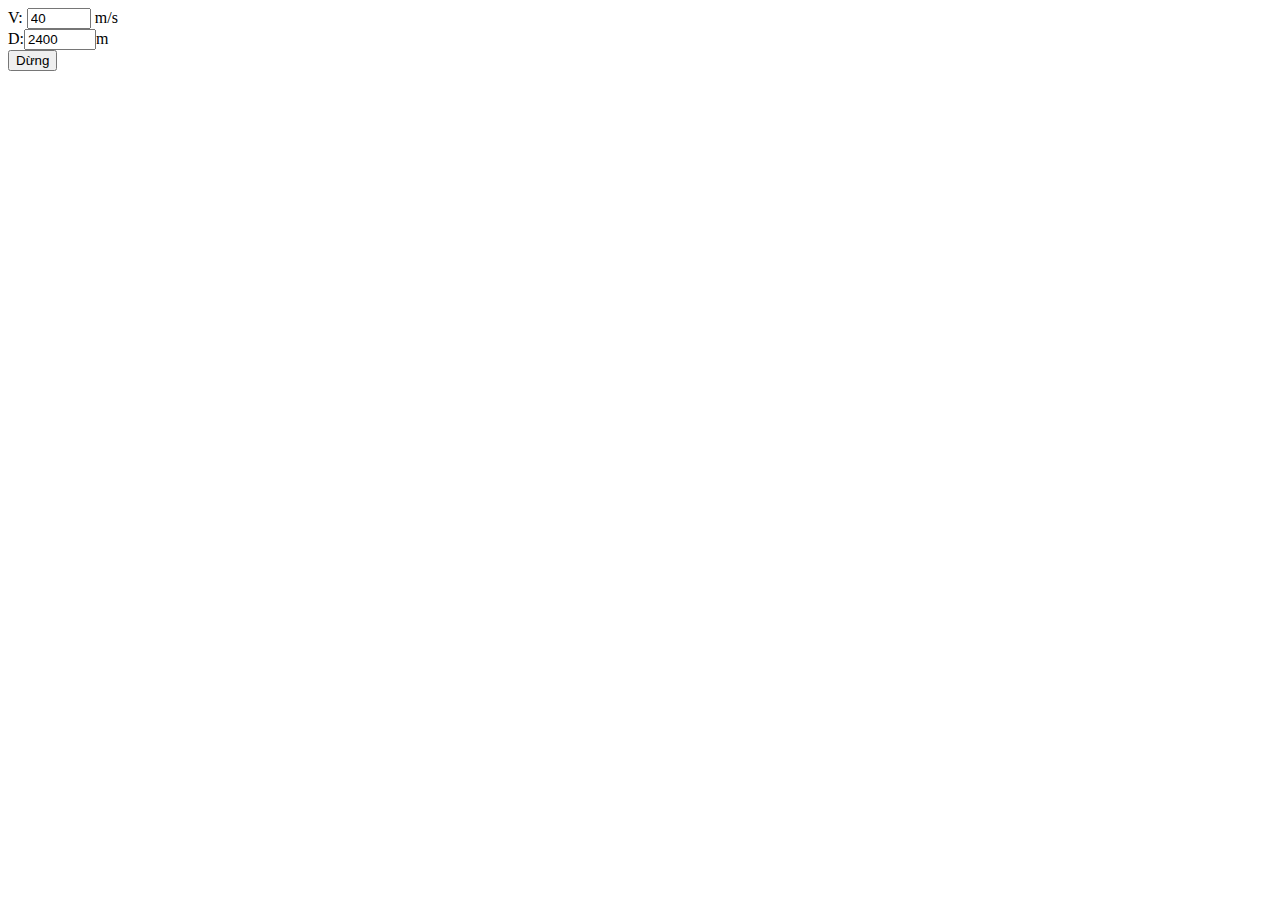
==== index.html @ a43971c1 "Update index.html" ====
<!DOCTYPE html>
<html lang="en">

<head>
    <meta charset="UTF-8">
    <!-- <meta name="viewport" content="width=device-width, initial-scale=1.0"> -->
    <title>Dia Cu Ly</title>
    <style>
        
    </style>
</head>

<body>
    <div class="container-zone">
        <div class="clock-zone">
            <div id="clock">
                <div id="center"></div>
                <div id="secondHand">
                </div>
                <div id="airplan"></div>
            </div>
        </div>
        <div class="text-zone">
            <!-- <div id="output">
                <span>Tốc độ quay kim hiện tại là <span class="speed-number">60</span> giây một vòng</span>
            </div> -->
            <div class="one-field">
                <span>V:</span> <input type="number" id="speed" name="speed" value="40" class="text-window" min="0"
                    maxlength="4" pattern="\d*" max="400" onkeyup="calculateSpeed()"> <span>m/s</span>
            </div>
            <div class="one-field">
                <span>D:</span><input type="number" id="distance" value="2400" class="text-window" min="0" maxlength="4"
                    pattern="\d*" max="8000" onkeyup="calculateSpeed()"><span>m</span>
            </div>
        </div>

        <div class="button-zone">
            <!-- <button id="speed-up" onclick="SpeedDown()">-</button> -->
            <button id="stopButton">Dừng</button>
            <!-- <button id="speed-down" onclick="SpeedUp()">+</button> -->
        </div>
        <div>
</body>
<script>
    let isRotating = true;
    const secondHand = document.getElementById('secondHand');
    const stopButton = document.getElementById('stopButton');
    const airplan = document.getElementById('airplan');
    const tempSpeed = document.getElementById('speed').value;
    const tempDistance = document.getElementById('distance').value;

    var currentSpeed = tempDistance / tempSpeed;

    stopButton.addEventListener('click', () => {
        if (isRotating) {
            secondHand.style.animationPlayState = 'paused';
            airplan.style.animationPlayState = 'paused';
            stopButton.textContent = 'Tiếp Tục';
            stopButton.style.backgroundColor = "darkcyan";
        } else {
            secondHand.style.animationPlayState = 'running';
            airplan.style.animationPlayState = 'running';
            stopButton.textContent = 'Dừng';
            stopButton.style.backgroundColor = "#c50000";
        }
        isRotating = !isRotating;
    });

    function calculateSpeed() {
        const tempSpeed = document.getElementById('speed').value;
        const tempDistance = document.getElementById('distance').value;
        console.log("xxxxxxx", tempSpeed);

        if (tempSpeed != 0) {
            currentSpeed = tempDistance / tempSpeed;
        }
        SaveSpeed();
    }

    function SpeedUp() {
        if (currentSpeed > 1) {
            currentSpeed = currentSpeed - 1;
        }
        SaveSpeed();
    }

    function SpeedDown() {
        currentSpeed = currentSpeed + 1;
        SaveSpeed();
    }

    function SaveSpeed() {
        var outputDiv = document.getElementById('output');
        let currentState = secondHand.style.animationPlayState;

        secondHand.style.animation = 'rotateSeconds ' + currentSpeed + 's linear infinite';
        airplan.style.animation = 'moveAround ' + currentSpeed + 's linear infinite';
        secondHand.style.animationPlayState = currentState;
        airplan.style.animationPlayState = currentState;
        //outputDiv.innerHTML = '<span>Tốc độ quay kim hiện tại là <span class="speed-number">' + currentSpeed + '</span> giây một vòng</span>';
    }
</script>


</html>
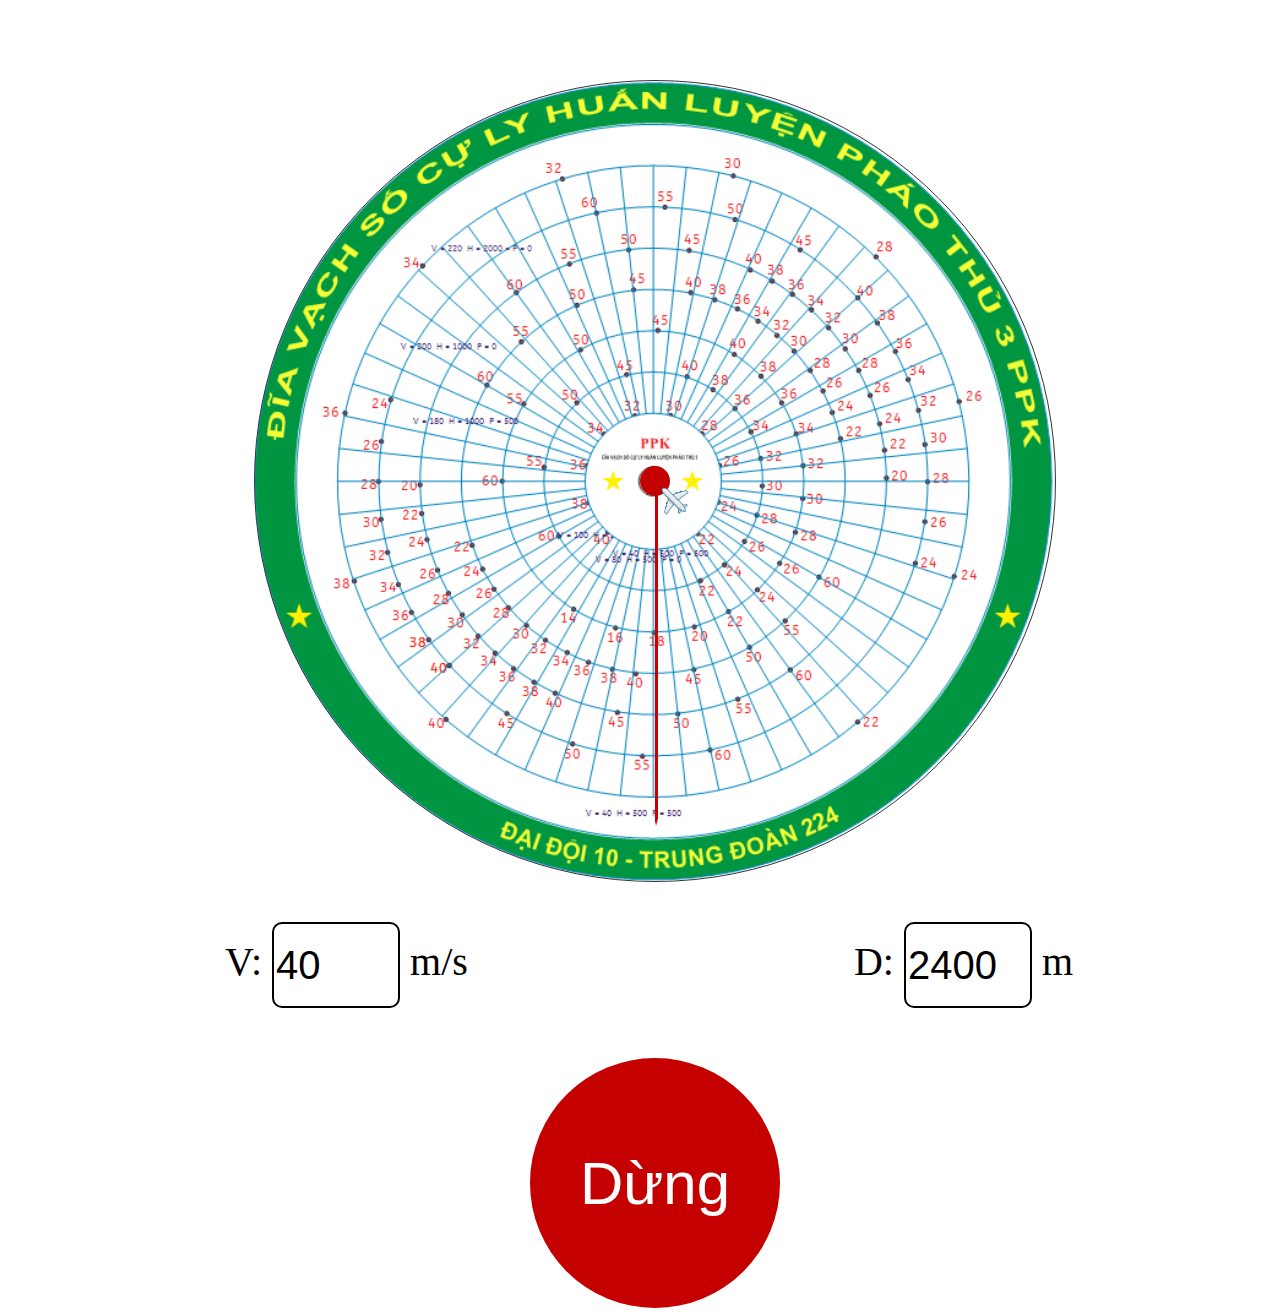
==== commit e2e9d647: "Update index.html" ====
--- a/index.html
+++ b/index.html
@@ -3,11 +3,9 @@
 
 <head>
     <meta charset="UTF-8">
-    <!-- <meta name="viewport" content="width=device-width, initial-scale=1.0"> -->
+    <meta name="viewport" content="width=device-width, initial-scale=1.0">
     <title>Dia Cu Ly</title>
-    <style>
-        
-    </style>
+    <link rel="stylesheet" href="index.css"> <!-- Importing the external CSS file -->
 </head>
 
 <body>
@@ -15,15 +13,11 @@
         <div class="clock-zone">
             <div id="clock">
                 <div id="center"></div>
-                <div id="secondHand">
-                </div>
+                <div id="secondHand"></div>
                 <div id="airplan"></div>
             </div>
         </div>
         <div class="text-zone">
-            <!-- <div id="output">
-                <span>Tốc độ quay kim hiện tại là <span class="speed-number">60</span> giây một vòng</span>
-            </div> -->
             <div class="one-field">
                 <span>V:</span> <input type="number" id="speed" name="speed" value="40" class="text-window" min="0"
                     maxlength="4" pattern="\d*" max="400" onkeyup="calculateSpeed()"> <span>m/s</span>
@@ -35,71 +29,52 @@
         </div>
 
         <div class="button-zone">
-            <!-- <button id="speed-up" onclick="SpeedDown()">-</button> -->
             <button id="stopButton">Dừng</button>
-            <!-- <button id="speed-down" onclick="SpeedUp()">+</button> -->
         </div>
-        <div>
-</body>
-<script>
-    let isRotating = true;
-    const secondHand = document.getElementById('secondHand');
-    const stopButton = document.getElementById('stopButton');
-    const airplan = document.getElementById('airplan');
-    const tempSpeed = document.getElementById('speed').value;
-    const tempDistance = document.getElementById('distance').value;
+    </div>
 
-    var currentSpeed = tempDistance / tempSpeed;
-
-    stopButton.addEventListener('click', () => {
-        if (isRotating) {
-            secondHand.style.animationPlayState = 'paused';
-            airplan.style.animationPlayState = 'paused';
-            stopButton.textContent = 'Tiếp Tục';
-            stopButton.style.backgroundColor = "darkcyan";
-        } else {
-            secondHand.style.animationPlayState = 'running';
-            airplan.style.animationPlayState = 'running';
-            stopButton.textContent = 'Dừng';
-            stopButton.style.backgroundColor = "#c50000";
-        }
-        isRotating = !isRotating;
-    });
-
-    function calculateSpeed() {
+    <script>
+        let isRotating = true;
+        const secondHand = document.getElementById('secondHand');
+        const stopButton = document.getElementById('stopButton');
+        const airplan = document.getElementById('airplan');
         const tempSpeed = document.getElementById('speed').value;
         const tempDistance = document.getElementById('distance').value;
-        console.log("xxxxxxx", tempSpeed);
 
-        if (tempSpeed != 0) {
-            currentSpeed = tempDistance / tempSpeed;
+        let currentSpeed = tempDistance / tempSpeed;
+
+        stopButton.addEventListener('click', () => {
+            if (isRotating) {
+                secondHand.style.animationPlayState = 'paused';
+                airplan.style.animationPlayState = 'paused';
+                stopButton.textContent = 'Tiếp Tục';
+                stopButton.style.backgroundColor = "darkcyan";
+            } else {
+                secondHand.style.animationPlayState = 'running';
+                airplan.style.animationPlayState = 'running';
+                stopButton.textContent = 'Dừng';
+                stopButton.style.backgroundColor = "#c50000";
+            }
+            isRotating = !isRotating;
+        });
+
+        function calculateSpeed() {
+            const tempSpeed = document.getElementById('speed').value;
+            const tempDistance = document.getElementById('distance').value;
+
+            if (tempSpeed != 0) {
+                currentSpeed = tempDistance / tempSpeed;
+            }
+            SaveSpeed();
         }
-        SaveSpeed();
-    }
 
-    function SpeedUp() {
-        if (currentSpeed > 1) {
-            currentSpeed = currentSpeed - 1;
+        function SaveSpeed() {
+            let currentState = secondHand.style.animationPlayState;
+            secondHand.style.animation = 'rotateSeconds ' + currentSpeed + 's linear infinite';
+            airplan.style.animation = 'moveAround ' + currentSpeed + 's linear infinite';
+            secondHand.style.animationPlayState = currentState;
+            airplan.style.animationPlayState = currentState;
         }
-        SaveSpeed();
-    }
-
-    function SpeedDown() {
-        currentSpeed = currentSpeed + 1;
-        SaveSpeed();
-    }
-
-    function SaveSpeed() {
-        var outputDiv = document.getElementById('output');
-        let currentState = secondHand.style.animationPlayState;
-
-        secondHand.style.animation = 'rotateSeconds ' + currentSpeed + 's linear infinite';
-        airplan.style.animation = 'moveAround ' + currentSpeed + 's linear infinite';
-        secondHand.style.animationPlayState = currentState;
-        airplan.style.animationPlayState = currentState;
-        //outputDiv.innerHTML = '<span>Tốc độ quay kim hiện tại là <span class="speed-number">' + currentSpeed + '</span> giây một vòng</span>';
-    }
-</script>
-
-
+    </script>
+</body>
 </html>
--- a/index.css
+++ b/index.css
@@ -0,0 +1,196 @@
+
+#clock {
+            width: 800px;
+            height: 800px;
+            border: 1px solid #333;
+            border-radius: 50%;
+            position: relative;
+            background-image: url(./face.png);
+            background-size: cover;
+            /* Adjusts the background image to cover the entire div */
+            background-repeat: no-repeat;
+            /* Prevents the background image from repeating */
+            background-position: center;
+            /* Centers the background image */
+        }
+
+        #center {
+            position: absolute;
+            top: 50%;
+            left: 50%;
+            transform: translate(-50%, -50%);
+            width: 30px;
+            height: 30px;
+            background-color: #c50000;
+            border-radius: 50%;
+            z-index: 5;
+        }
+
+        #secondHand {
+            position: absolute;
+            top: 50%;
+            left: 50%;
+            transform-origin: 0% 0%;
+            background-image: url(./arrow.png);
+            background-size: cover;
+            /* Adjusts the background image to cover the entire div */
+            background-repeat: no-repeat;
+            /* Prevents the background image from repeating */
+            background-position: center;
+            /* Centers the background image */
+            width: 3px;
+            height: 43%;
+            transition: transform 0.5s cubic-bezier(0.42, 0, 0.58, 1);
+            animation: rotateSeconds 60s linear infinite;
+        }
+
+        @keyframes rotateSeconds {
+            from {
+                transform: rotate(0deg);
+            }
+
+            to {
+                transform: rotate(360deg);
+            }
+        }
+
+        #airplan {
+            width: 40px;
+            z-index: 5;
+            height: 40px;
+            position: absolute;
+            transform-origin: 0% 0%;
+            top: calc(50%);
+            left: calc(50%);
+            background-image: url(./air.png);
+            background-size: cover;
+            /* Adjusts the background image to cover the entire div */
+            background-repeat: no-repeat;
+            /* Prevents the background image from repeating */
+            background-position: center;
+            /* Centers the background image */
+            transition: transform 0.5s cubic-bezier(0.42, 0, 0.58, 1);
+            animation: moveAround 60s linear infinite;
+        }
+
+        @keyframes moveAround {
+            from {
+                transform: rotate(95deg) translate(400px) rotate(-140deg);
+            }
+
+            to {
+                transform: rotate(455deg) translate(400px) rotate(-140deg);
+            }
+        }
+
+        #stopButton {
+            margin-top: 20px;
+            cursor: pointer;
+            background-color: #c50000;
+            border-radius: 50%;
+            width: 250px;
+            height: 250px;
+            border: none;
+            color: white;
+            font-size: 60px;
+        }
+
+        #speed-up {
+            margin-top: 20px;
+            cursor: pointer;
+            background-color: gray;
+            border-radius: 50%;
+            width: 150px;
+            height: 150px;
+            border: none;
+            color: white;
+            font-size: 80px;
+            margin-left: 30px;
+            margin-right: 30px;
+            margin-top: 100px;
+        }
+
+        #speed-down {
+            margin-top: 20px;
+            cursor: pointer;
+            background-color: green;
+            border-radius: 50%;
+            width: 150px;
+            height: 150px;
+            border: none;
+            color: white;
+            font-size: 80px;
+            margin-left: 20px;
+            margin-right: 20px;
+            margin-top: 100px;
+        }
+
+        .container-zone {
+            justify-content: center;
+            margin-top: 80px;
+            margin-left: 30px;
+            /* display: inline-flex; */
+        }
+
+        .button-zone {
+            justify-content: center;
+            display: flex;
+            align-content: center;
+            width: 100%;
+        }
+
+        .clock-zone {
+            width: 100%;
+            justify-content: center;
+            display: flex;
+            align-content: center;
+        }
+
+        #userInput {
+            margin-top: 30px;
+            font-size: 30px;
+        }
+
+        .save-speed {
+            font-size: 30px;
+            color: white;
+            background-color: green;
+            border: none;
+            border-radius: 10px;
+        }
+
+        .text-zone {
+            font-size: 30px;
+            justify-content: center;
+            margin-top: 30px;
+            display: inline-flex;
+            width: 100%;
+            margin-bottom: 20px;
+        }
+
+        .one-field {
+            width: 50%;
+            font-size: 40px;
+            padding: 10px;
+            margin-left: auto;
+            margin-right: auto;
+            display: flex;
+            justify-content: center;
+            line-height: 2.0;
+        }
+
+        .text-window {
+            width: 120px;
+            height: 80px;
+            margin-left: 10px;
+            margin-right: 10px;
+            border: solid black 2px;
+            font-size: 40px;
+            border-radius: 10px;
+        }
+
+        .speed-number {
+            color: red;
+            font-weight: 600;
+            font-size: 40px;
+        }
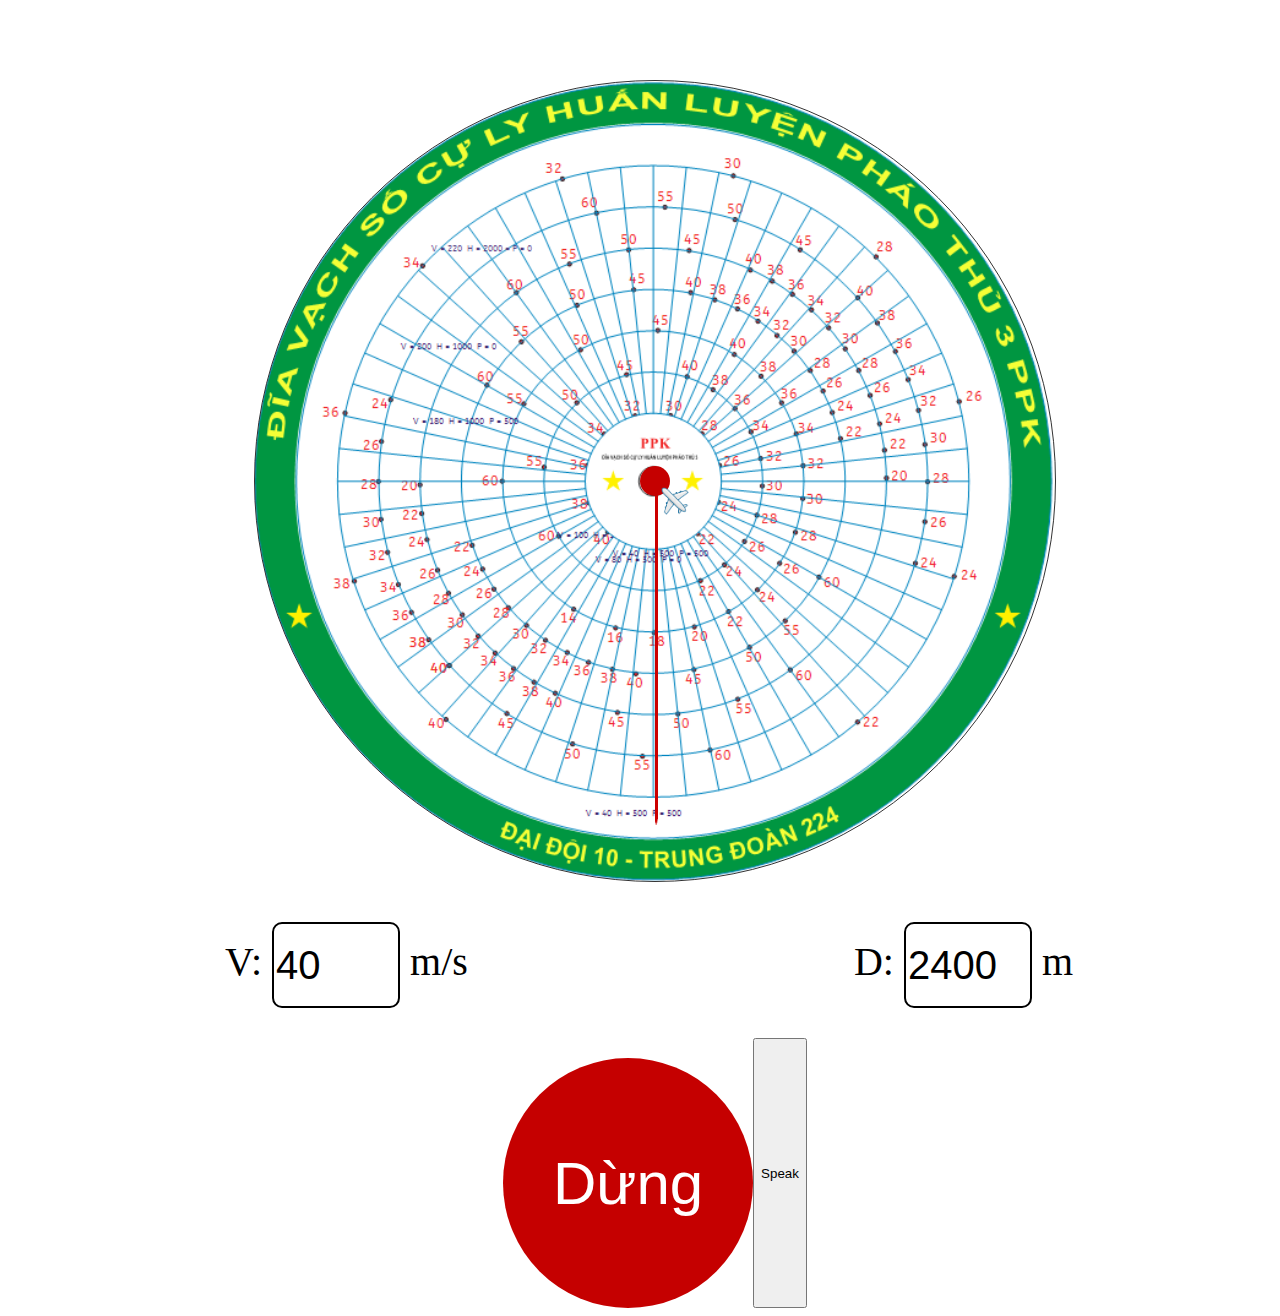
==== commit 9f003e2a: "Update index.html" ====
--- a/index.html
+++ b/index.html
@@ -5,7 +5,7 @@
     <meta charset="UTF-8">
     <meta name="viewport" content="width=device-width, initial-scale=1.0">
     <title>Dia Cu Ly</title>
-    <link rel="stylesheet" href="index.css"> <!-- Importing the external CSS file -->
+    <link rel="stylesheet" href="./index.css"> <!-- Importing the external CSS file -->
 </head>
 
 <body>
@@ -30,51 +30,10 @@
 
         <div class="button-zone">
             <button id="stopButton">Dừng</button>
+             <button id="speakButton">Speak</button>
         </div>
     </div>
 
-    <script>
-        let isRotating = true;
-        const secondHand = document.getElementById('secondHand');
-        const stopButton = document.getElementById('stopButton');
-        const airplan = document.getElementById('airplan');
-        const tempSpeed = document.getElementById('speed').value;
-        const tempDistance = document.getElementById('distance').value;
-
-        let currentSpeed = tempDistance / tempSpeed;
-
-        stopButton.addEventListener('click', () => {
-            if (isRotating) {
-                secondHand.style.animationPlayState = 'paused';
-                airplan.style.animationPlayState = 'paused';
-                stopButton.textContent = 'Tiếp Tục';
-                stopButton.style.backgroundColor = "darkcyan";
-            } else {
-                secondHand.style.animationPlayState = 'running';
-                airplan.style.animationPlayState = 'running';
-                stopButton.textContent = 'Dừng';
-                stopButton.style.backgroundColor = "#c50000";
-            }
-            isRotating = !isRotating;
-        });
-
-        function calculateSpeed() {
-            const tempSpeed = document.getElementById('speed').value;
-            const tempDistance = document.getElementById('distance').value;
-
-            if (tempSpeed != 0) {
-                currentSpeed = tempDistance / tempSpeed;
-            }
-            SaveSpeed();
-        }
-
-        function SaveSpeed() {
-            let currentState = secondHand.style.animationPlayState;
-            secondHand.style.animation = 'rotateSeconds ' + currentSpeed + 's linear infinite';
-            airplan.style.animation = 'moveAround ' + currentSpeed + 's linear infinite';
-            secondHand.style.animationPlayState = currentState;
-            airplan.style.animationPlayState = currentState;
-        }
-    </script>
+    <script src="./index.js"></script>
 </body>
 </html>
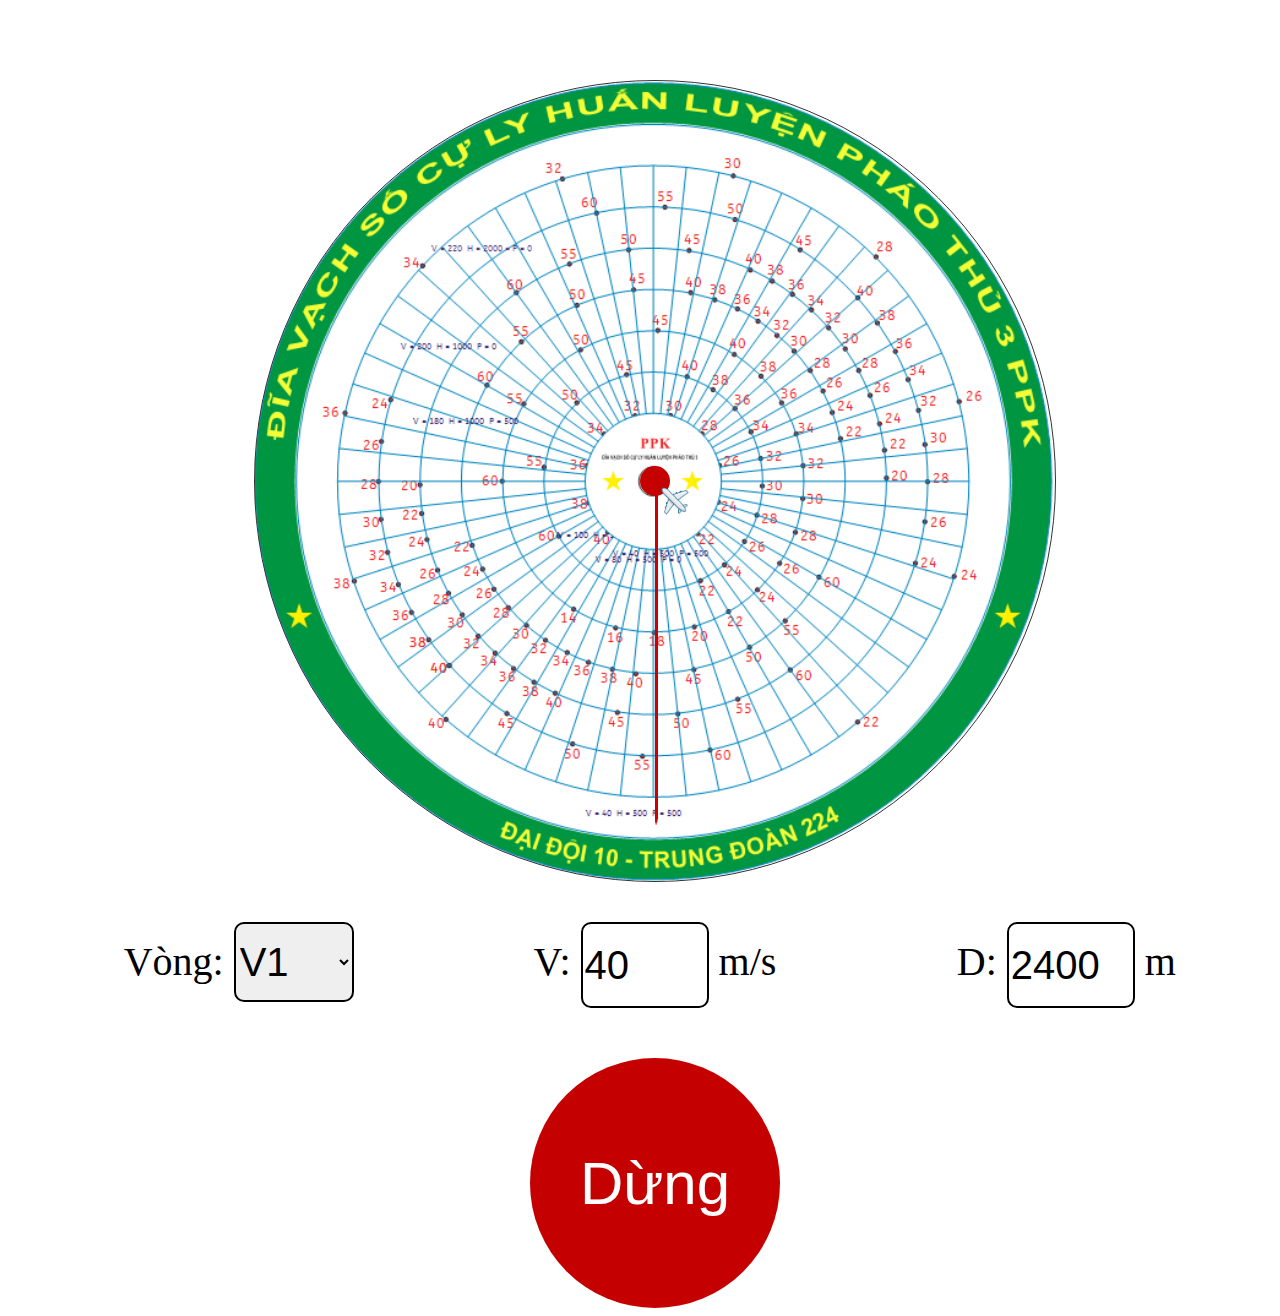
==== commit 786ca0c4: "Update index.html" ====
--- a/index.html
+++ b/index.html
@@ -3,9 +3,8 @@
 
 <head>
     <meta charset="UTF-8">
-    <meta name="viewport" content="width=device-width, initial-scale=1.0">
     <title>Dia Cu Ly</title>
-    <link rel="stylesheet" href="./index.css"> <!-- Importing the external CSS file -->
+    <link rel="stylesheet" href="./index.css">
 </head>
 
 <body>
@@ -19,21 +18,226 @@
         </div>
         <div class="text-zone">
             <div class="one-field">
-                <span>V:</span> <input type="number" id="speed" name="speed" value="40" class="text-window" min="0"
-                    maxlength="4" pattern="\d*" max="400" onkeyup="calculateSpeed()"> <span>m/s</span>
+                <span>Vòng:</span>
+                <select id="round" class="text-window">
+                    <option value="1">V1</option>
+                    <option value="2">V2</option>
+                    <option value="3">V3</option>
+                    <option value="4">V4</option>
+                </select>
             </div>
             <div class="one-field">
-                <span>D:</span><input type="number" id="distance" value="2400" class="text-window" min="0" maxlength="4"
-                    pattern="\d*" max="8000" onkeyup="calculateSpeed()"><span>m</span>
+                <span>V:</span>
+                <input type="number" id="speed" value="40" class="text-window" min="0" maxlength="4" max="400"
+                    onkeyup="calculateSpeed()"> <span>m/s</span>
+            </div>
+            <div class="one-field">
+                <span>D:</span>
+                <input type="number" id="distance" value="2400" class="text-window" min="0" maxlength="4" max="8000"
+                    onkeyup="calculateSpeed()"> <span>m</span>
             </div>
         </div>
 
         <div class="button-zone">
             <button id="stopButton">Dừng</button>
-             <button id="speakButton">Speak</button>
         </div>
     </div>
 
-    <script src="./index.js"></script>
+    <script>
+        document.addEventListener('DOMContentLoaded', function () {
+            let isRotating = true;
+            const secondHand = document.getElementById('secondHand');
+            const stopButton = document.getElementById('stopButton');
+            const airplan = document.getElementById('airplan');
+            const speedInput = document.getElementById('speed');
+            const distanceInput = document.getElementById('distance');
+            const roundSelect = document.getElementById('round');
+            let currentRound = roundSelect.value;
+
+            // Function to calculate the speed based on user inputs
+            function calculateSpeed() {
+                const speed = parseFloat(speedInput.value);
+                const distance = parseFloat(distanceInput.value);
+                if (speed > 0) {
+                    return distance / speed; // Calculates time for one full rotation (in seconds)
+                }
+                return 0;
+            }
+
+            function getCurrentAngleFromTransform() {
+                const transform = window.getComputedStyle(secondHand).transform;
+
+                if (transform === 'none') {
+                    return 0; // If no transform is applied, assume the angle is 0 (12 o'clock position)
+                }
+
+                // Extract the matrix values from the transform string
+                const matrix = transform.match(/matrix\(([^)]+)\)/);
+
+                if (!matrix) {
+                    return 0; // If the matrix is not found, return 0
+                }
+
+                // Matrix values are separated by commas and look like: a, b, c, d, tx, ty
+                const values = matrix[1].split(',').map(val => parseFloat(val.trim()));
+
+                // Get 'a' (cos(θ)) and 'b' (sin(θ)) values
+                const a = values[0];
+                const b = values[1];
+
+                // Calculate the angle in radians and convert it to degrees
+                const angle = Math.atan2(b, a) * (180 / Math.PI);
+
+                // Normalize the angle to be between 0 and 360 degrees
+                return angle >= 0 ? angle : 360 + angle;
+            }
+
+            // Function to calculate the angle of the second hand based on time
+            // function calculateAngle() {
+            //     const timeForOneRotation = calculateSpeed(); // Time in seconds for one full rotation
+
+            //     if (timeForOneRotation === 0) {
+            //         return 0; // If no valid speed, return angle as 0
+            //     }
+
+            //     const currentTime = Date.now() / 1000; // Get current time in seconds
+            //     const elapsedTime = currentTime % timeForOneRotation; // Time elapsed in this cycle
+
+            //     const angle = (elapsedTime / timeForOneRotation) * 360; // Map elapsed time to angle (0 to 360)
+
+            //     return angle;
+            // }
+
+            function resetSecondHand() {
+                secondHand.style.animationPlayState = 'paused';
+                airplan.style.animationPlayState = 'paused';
+                stopButton.textContent = 'Tiếp Tục'; // "Resume"
+                stopButton.style.backgroundColor = "darkcyan";
+                isRotating = !isRotating;
+                // secondHand.style.animationPlayState = 'paused'; // Pause the animation
+                secondHand.style.transform = 'rotate(0deg)'; // Reset to 0 degrees (12 o'clock)
+            }
+
+            let lastSpokenAngle = 60;  // Start from 60 degrees
+            let isSpeaking = false;  // Flag to avoid repeated speaking for the same angle
+
+            function announceQuarter(angle) {
+                // Wrap the angle to a 0-360 range (for multiple rounds)
+                angle = angle % 360;
+
+                // Check if angle is close to 60° (within 5 degrees) for the first announcement of each round
+                if (!isSpeaking && Math.abs(angle - 60) <= 5) {
+                    // Start speaking at 60 degrees (or close to it)
+                    const message = `${angle.toFixed(0)}`;
+                    speak(message);
+                    lastSpokenAngle = angle; // Update the last spoken angle to 60° or current angle
+                    isSpeaking = true;  // Set flag to prevent repeated speaking
+                }
+
+                // Continue speaking every 15 degrees if the angle is less than 200 and within the current cycle
+                if (angle > lastSpokenAngle + 15 && angle <= 200) {
+                    const message = `${angle.toFixed(0)}`;
+                    speak(message);
+                    lastSpokenAngle = angle;  // Update the last spoken angle
+                }
+
+                // Stop speaking after the angle exceeds 200 degrees in each cycle
+                if (angle > 200) {
+                    isSpeaking = false;  // Reset speaking flag once angle exceeds 200
+                }
+            }
+
+            // Helper function to perform speech synthesis
+            function speak(message) {
+                if ('speechSynthesis' in window) {
+                    const utterance = new SpeechSynthesisUtterance(message);
+                    utterance.lang = 'vi-VN';
+
+                    // Find Vietnamese voice (if available)
+                    const voices = speechSynthesis.getVoices();
+                    const vietnameseVoice = voices.find(voice => voice.lang === 'vi-VN');
+                    if (vietnameseVoice) {
+                        utterance.voice = vietnameseVoice;
+                    }
+
+                    // Speak the message
+                    speechSynthesis.speak(utterance);
+                } else {
+                    alert('Speech synthesis is not supported in this browser.');
+                }
+            }
+
+            // Function to reset the second hand position to 0 degrees (12 o'clock)
+            function resetSecondHand() {
+                secondHand.style.animationPlayState = 'paused'; // Pause the animation
+                secondHand.style.transform = 'rotate(0deg)'; // Reset to 0 degrees (12 o'clock)
+            }
+
+            function update() {
+                const angle = getCurrentAngleFromTransform(); // Calculate the current angle of the second hand
+                secondHand.style.transform = `rotate(${angle}deg)`; // Rotate the second hand
+                applyAnimations(); // Update airplan and second hand animations based on speed
+
+                if (isRotating) {
+                    // announceQuarter(angle);
+                    requestAnimationFrame(update);
+                }
+            }
+
+            // Function to apply animations
+            function applyAnimations() {
+                const speed = calculateSpeed();
+                secondHand.style.animation = `rotateSeconds ${speed}s linear infinite`; // Animation for second hand
+                airplan.style.animation = `moveAround ${speed}s linear infinite`; // Animation for airplane
+            }
+
+            // Start updating animations
+            update();
+
+            // Handle round change and reset
+            roundSelect.addEventListener('change', function () {
+                currentRound = roundSelect.value;
+                // Reset the second hand to 12 o'clock position when the round changes
+                resetSecondHand();
+
+                const speed = speedInput.value;
+                const distance = distanceInput.value;
+                const message = `Bạn đã chọn vòng ${currentRound}, tốc độ hiện tại là ${speed} mét trên giây và khoảng cách là ${distance} mét.`;
+
+                if ('speechSynthesis' in window) {
+                    const utterance = new SpeechSynthesisUtterance(message);
+                    utterance.lang = 'vi-VN';
+                    const voices = speechSynthesis.getVoices();
+                    const vietnameseVoice = voices.find(voice => voice.lang === 'vi-VN');
+                    if (vietnameseVoice) {
+                        utterance.voice = vietnameseVoice;
+                    }
+                    speechSynthesis.speak(utterance);
+                } else {
+                    alert('Speech synthesis is not supported in this browser.');
+                }
+                console.log("Selected Round: " + currentRound);
+            });
+
+            // Stop and resume rotation logic
+            stopButton.addEventListener('click', () => {
+                if (isRotating) {
+                    // Pause the second hand animation
+                    secondHand.style.animationPlayState = 'paused';
+                    airplan.style.animationPlayState = 'paused';
+                    stopButton.textContent = 'Tiếp Tục'; // "Resume"
+                    stopButton.style.backgroundColor = "darkcyan";
+                } else {
+                    // Resume the second hand animation
+                    secondHand.style.animationPlayState = 'running';
+                    airplan.style.animationPlayState = 'running';
+                    stopButton.textContent = 'Dừng'; // "Stop"
+                    stopButton.style.backgroundColor = "#c50000";
+                }
+                isRotating = !isRotating;
+            });
+        });
+    </script>
 </body>
+
 </html>
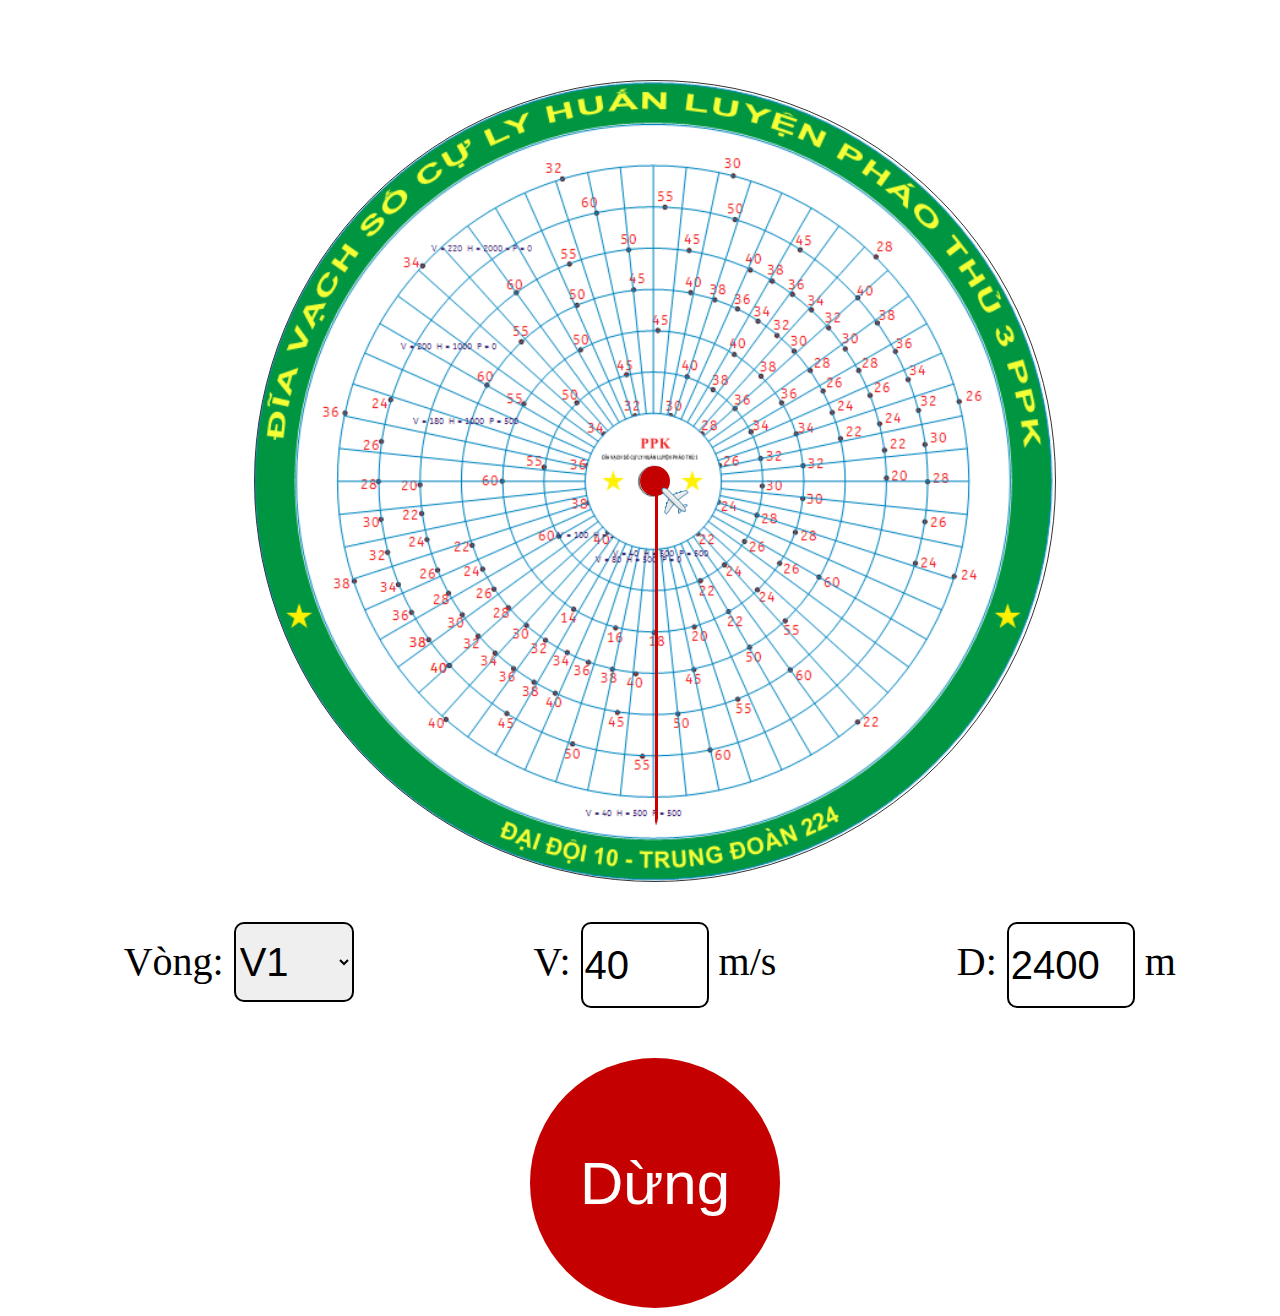
==== commit 6a7b2ca3: "Update index.html" ====
--- a/index.html
+++ b/index.html
@@ -28,13 +28,11 @@
             </div>
             <div class="one-field">
                 <span>V:</span>
-                <input type="number" id="speed" value="40" class="text-window" min="0" maxlength="4" max="400"
-                    onkeyup="calculateSpeed()"> <span>m/s</span>
+                <input type="number" id="speed" value="40" class="text-window" min="0" maxlength="4" max="400"> <span>m/s</span>
             </div>
             <div class="one-field">
                 <span>D:</span>
-                <input type="number" id="distance" value="2400" class="text-window" min="0" maxlength="4" max="8000"
-                    onkeyup="calculateSpeed()"> <span>m</span>
+                <input type="number" id="distance" value="2400" class="text-window" min="0" maxlength="4" max="8000"> <span>m</span>
             </div>
         </div>
 
@@ -42,202 +40,7 @@
             <button id="stopButton">Dừng</button>
         </div>
     </div>
-
-    <script>
-        document.addEventListener('DOMContentLoaded', function () {
-            let isRotating = true;
-            const secondHand = document.getElementById('secondHand');
-            const stopButton = document.getElementById('stopButton');
-            const airplan = document.getElementById('airplan');
-            const speedInput = document.getElementById('speed');
-            const distanceInput = document.getElementById('distance');
-            const roundSelect = document.getElementById('round');
-            let currentRound = roundSelect.value;
-
-            // Function to calculate the speed based on user inputs
-            function calculateSpeed() {
-                const speed = parseFloat(speedInput.value);
-                const distance = parseFloat(distanceInput.value);
-                if (speed > 0) {
-                    return distance / speed; // Calculates time for one full rotation (in seconds)
-                }
-                return 0;
-            }
-
-            function getCurrentAngleFromTransform() {
-                const transform = window.getComputedStyle(secondHand).transform;
-
-                if (transform === 'none') {
-                    return 0; // If no transform is applied, assume the angle is 0 (12 o'clock position)
-                }
-
-                // Extract the matrix values from the transform string
-                const matrix = transform.match(/matrix\(([^)]+)\)/);
-
-                if (!matrix) {
-                    return 0; // If the matrix is not found, return 0
-                }
-
-                // Matrix values are separated by commas and look like: a, b, c, d, tx, ty
-                const values = matrix[1].split(',').map(val => parseFloat(val.trim()));
-
-                // Get 'a' (cos(θ)) and 'b' (sin(θ)) values
-                const a = values[0];
-                const b = values[1];
-
-                // Calculate the angle in radians and convert it to degrees
-                const angle = Math.atan2(b, a) * (180 / Math.PI);
-
-                // Normalize the angle to be between 0 and 360 degrees
-                return angle >= 0 ? angle : 360 + angle;
-            }
-
-            // Function to calculate the angle of the second hand based on time
-            // function calculateAngle() {
-            //     const timeForOneRotation = calculateSpeed(); // Time in seconds for one full rotation
-
-            //     if (timeForOneRotation === 0) {
-            //         return 0; // If no valid speed, return angle as 0
-            //     }
-
-            //     const currentTime = Date.now() / 1000; // Get current time in seconds
-            //     const elapsedTime = currentTime % timeForOneRotation; // Time elapsed in this cycle
-
-            //     const angle = (elapsedTime / timeForOneRotation) * 360; // Map elapsed time to angle (0 to 360)
-
-            //     return angle;
-            // }
-
-            function resetSecondHand() {
-                secondHand.style.animationPlayState = 'paused';
-                airplan.style.animationPlayState = 'paused';
-                stopButton.textContent = 'Tiếp Tục'; // "Resume"
-                stopButton.style.backgroundColor = "darkcyan";
-                isRotating = !isRotating;
-                // secondHand.style.animationPlayState = 'paused'; // Pause the animation
-                secondHand.style.transform = 'rotate(0deg)'; // Reset to 0 degrees (12 o'clock)
-            }
-
-            let lastSpokenAngle = 60;  // Start from 60 degrees
-            let isSpeaking = false;  // Flag to avoid repeated speaking for the same angle
-
-            function announceQuarter(angle) {
-                // Wrap the angle to a 0-360 range (for multiple rounds)
-                angle = angle % 360;
-
-                // Check if angle is close to 60° (within 5 degrees) for the first announcement of each round
-                if (!isSpeaking && Math.abs(angle - 60) <= 5) {
-                    // Start speaking at 60 degrees (or close to it)
-                    const message = `${angle.toFixed(0)}`;
-                    speak(message);
-                    lastSpokenAngle = angle; // Update the last spoken angle to 60° or current angle
-                    isSpeaking = true;  // Set flag to prevent repeated speaking
-                }
-
-                // Continue speaking every 15 degrees if the angle is less than 200 and within the current cycle
-                if (angle > lastSpokenAngle + 15 && angle <= 200) {
-                    const message = `${angle.toFixed(0)}`;
-                    speak(message);
-                    lastSpokenAngle = angle;  // Update the last spoken angle
-                }
-
-                // Stop speaking after the angle exceeds 200 degrees in each cycle
-                if (angle > 200) {
-                    isSpeaking = false;  // Reset speaking flag once angle exceeds 200
-                }
-            }
-
-            // Helper function to perform speech synthesis
-            function speak(message) {
-                if ('speechSynthesis' in window) {
-                    const utterance = new SpeechSynthesisUtterance(message);
-                    utterance.lang = 'vi-VN';
-
-                    // Find Vietnamese voice (if available)
-                    const voices = speechSynthesis.getVoices();
-                    const vietnameseVoice = voices.find(voice => voice.lang === 'vi-VN');
-                    if (vietnameseVoice) {
-                        utterance.voice = vietnameseVoice;
-                    }
-
-                    // Speak the message
-                    speechSynthesis.speak(utterance);
-                } else {
-                    alert('Speech synthesis is not supported in this browser.');
-                }
-            }
-
-            // Function to reset the second hand position to 0 degrees (12 o'clock)
-            function resetSecondHand() {
-                secondHand.style.animationPlayState = 'paused'; // Pause the animation
-                secondHand.style.transform = 'rotate(0deg)'; // Reset to 0 degrees (12 o'clock)
-            }
-
-            function update() {
-                const angle = getCurrentAngleFromTransform(); // Calculate the current angle of the second hand
-                secondHand.style.transform = `rotate(${angle}deg)`; // Rotate the second hand
-                applyAnimations(); // Update airplan and second hand animations based on speed
-
-                if (isRotating) {
-                    // announceQuarter(angle);
-                    requestAnimationFrame(update);
-                }
-            }
-
-            // Function to apply animations
-            function applyAnimations() {
-                const speed = calculateSpeed();
-                secondHand.style.animation = `rotateSeconds ${speed}s linear infinite`; // Animation for second hand
-                airplan.style.animation = `moveAround ${speed}s linear infinite`; // Animation for airplane
-            }
-
-            // Start updating animations
-            update();
-
-            // Handle round change and reset
-            roundSelect.addEventListener('change', function () {
-                currentRound = roundSelect.value;
-                // Reset the second hand to 12 o'clock position when the round changes
-                resetSecondHand();
-
-                const speed = speedInput.value;
-                const distance = distanceInput.value;
-                const message = `Bạn đã chọn vòng ${currentRound}, tốc độ hiện tại là ${speed} mét trên giây và khoảng cách là ${distance} mét.`;
-
-                if ('speechSynthesis' in window) {
-                    const utterance = new SpeechSynthesisUtterance(message);
-                    utterance.lang = 'vi-VN';
-                    const voices = speechSynthesis.getVoices();
-                    const vietnameseVoice = voices.find(voice => voice.lang === 'vi-VN');
-                    if (vietnameseVoice) {
-                        utterance.voice = vietnameseVoice;
-                    }
-                    speechSynthesis.speak(utterance);
-                } else {
-                    alert('Speech synthesis is not supported in this browser.');
-                }
-                console.log("Selected Round: " + currentRound);
-            });
-
-            // Stop and resume rotation logic
-            stopButton.addEventListener('click', () => {
-                if (isRotating) {
-                    // Pause the second hand animation
-                    secondHand.style.animationPlayState = 'paused';
-                    airplan.style.animationPlayState = 'paused';
-                    stopButton.textContent = 'Tiếp Tục'; // "Resume"
-                    stopButton.style.backgroundColor = "darkcyan";
-                } else {
-                    // Resume the second hand animation
-                    secondHand.style.animationPlayState = 'running';
-                    airplan.style.animationPlayState = 'running';
-                    stopButton.textContent = 'Dừng'; // "Stop"
-                    stopButton.style.backgroundColor = "#c50000";
-                }
-                isRotating = !isRotating;
-            });
-        });
-    </script>
 </body>
+<script src="./index.js"></script>
 
 </html>
